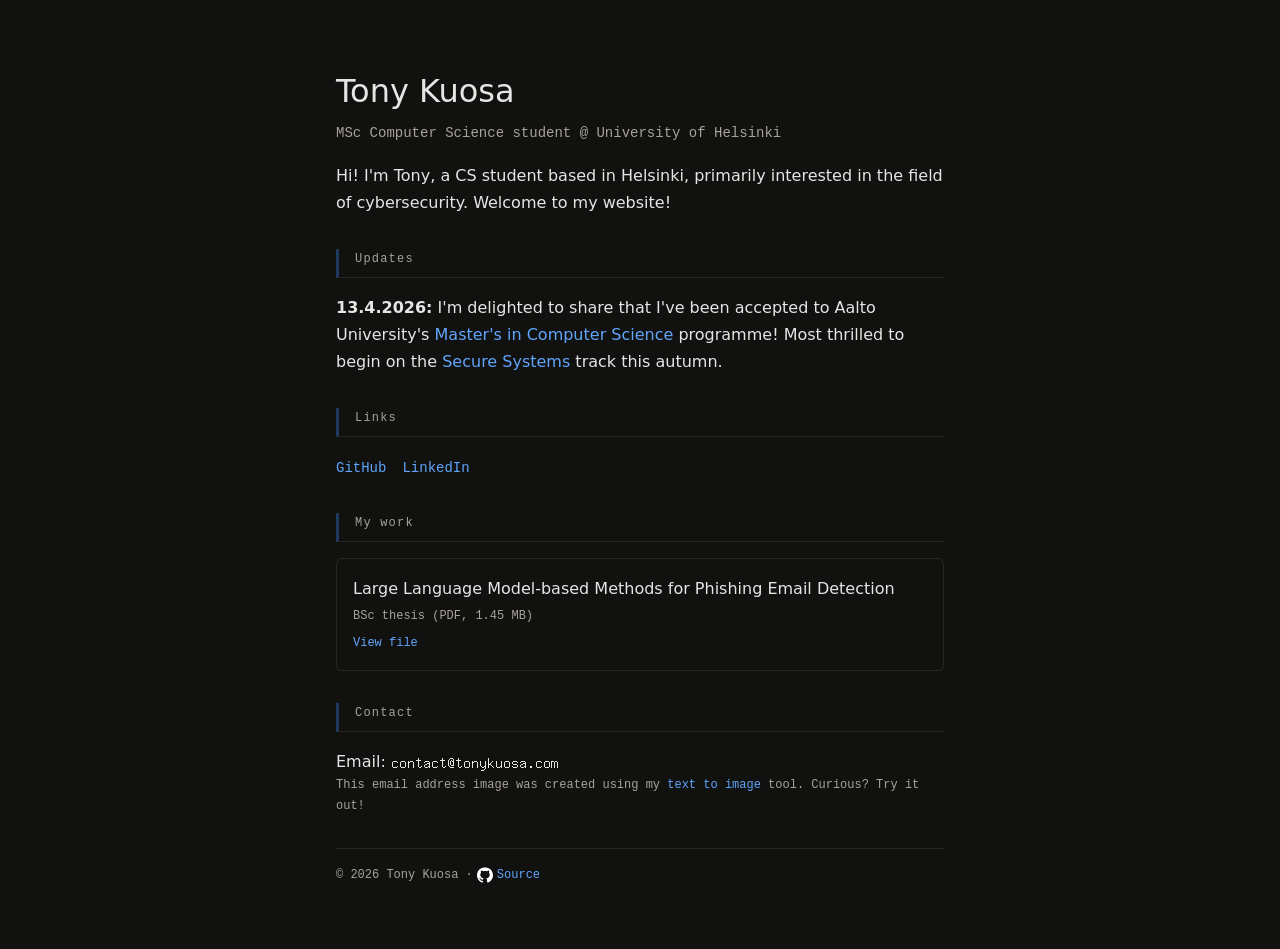
==== index.html @ 423f3540 "correct path for stylesheet" ====
<!doctype html>
<html lang="en">
  <head>
    <meta charset="utf-8" />
    <meta name="author" content="Tony Kuosa" />
    <meta name="viewport" content="width=device-width, initial-scale=1.0" />
    <title>Tony Kuosa</title>
    <link rel="stylesheet" href="/style.css" />
    <link rel="icon" type="image/x-icon" href="/favicon.ico" />
    <script>
      function showTurnstile() {
        document.getElementById('thesis-download-btn').hidden = true
        document.getElementById('thesis-turnstile').hidden = false
        if (!document.querySelector('script[src*="turnstile"]')) {
          var s = document.createElement('script')
          s.src = 'https://challenges.cloudflare.com/turnstile/v0/api.js'
          document.head.appendChild(s)
        }
      }
      function onTurnstileSuccess(token) {
        document.getElementById('thesis-turnstile').hidden = true
        var link = document.getElementById('thesis-download')
        link.href = atob('L2Fzc2V0cy90aGVzaXMuYzZkOTNiYWQwNjRkLnBkZg==')
        link.hidden = false
      }
      function onTurnstileError(errorCode) {
        document.getElementById('thesis-turnstile').hidden = false
        document.getElementById('thesis-download').hidden = true
      }
      function onTurnstileExpired() {
        document.getElementById('thesis-turnstile').hidden = false
        document.getElementById('thesis-download').hidden = true
      }
    </script>
  </head>

  <body>
    <main>
      <h1>Tony Kuosa</h1>
      <p class="subtitle subtitle--md">
        MSc Computer Science student @ University of Helsinki
      </p>

      <p class="intro">
        Hi! I'm Tony, a CS student based in Helsinki, primarily interested in
        the field of cybersecurity. Welcome to my website!
      </p>

      <section>
        <h2>Updates</h2>
        <ul class="news">
          <li>
            <p>
              <b>13.4.2026:</b>
              I'm delighted to share that I've been accepted to Aalto
              University's
              <a
                href="https://www.aalto.fi/en/study-options/computer-science-master-of-science-technology"
                target="_blank"
                >Master's in Computer Science</a
              >
              programme! Most thrilled to begin on the
              <a
                href="https://www.aalto.fi/en/programmes/masters-programme-in-computer-communication-and-information-sciences/curriculum-2026-2028#22-study-track--secure-systems-60---40-ects"
                target="_blank"
                >Secure Systems</a
              >
              track this autumn.
            </p>
          </li>
        </ul>
      </section>

      <section>
        <h2>Links</h2>
        <ul class="links">
          <li>
            <a href="https://github.com/kuosaton" target="_blank">GitHub</a>
          </li>
          <li>
            <a href="https://www.linkedin.com/in/tonykuosa" target="_blank"
              >LinkedIn</a
            >
          </li>
        </ul>
      </section>

      <section>
        <h2>My work</h2>
        <div class="work-item">
          <p class="work-item-name">
            Large Language Model-based Methods for Phishing Email Detection
          </p>
          <p class="work-item-meta">BSc thesis (PDF, 1.45 MB)</p>
          <button
            id="thesis-download-btn"
            class="work-item-meta thesis-download-link"
            onclick="showTurnstile()"
          >
            View file
          </button>
          <div id="thesis-turnstile" hidden>
            <div
              class="cf-turnstile"
              data-sitekey="0x4AAAAAADAGK0JjHhqSRt6r"
              data-theme="dark"
              data-size="flexible"
              data-callback="onTurnstileSuccess"
              data-error-callback="onTurnstileError"
              data-expired-callback="onTurnstileExpired"
            ></div>
            <p class="work-item-meta turnstile-hint">
              Complete the check above to download
            </p>
          </div>
          <a id="thesis-download" target="_blank" hidden>
            <p class="work-item-meta thesis-download-link">View file</p>
          </a>
        </div>
      </section>

      <section>
        <h2>Contact</h2>
        <p>
          Email:
          <img
            src="/assets/mail.png"
            width="168"
            height="16"
            class="align-middle"
          />
        </p>

        <p class="subtitle subtitle--sm">
          This email address image was created using my
          <a href="https://text-to-image.tonykuosa.com/" target="_blank"
            >text to image</a
          >
          tool. Curious? Try it out!
        </p>
      </section>

      <footer>
        <p>
          &copy; 2026 Tony Kuosa &middot;
          <a
            href="https://github.com/kuosaton/tonykuosa.com"
            class="source-link"
            target="_blank"
          >
            <img
              src="/assets/GitHub_Invertocat_White.svg"
              width="16"
              height="16"
              alt="GitHub logo"
            />
            Source
          </a>
        </p>
      </footer>
    </main>
  </body>
</html>
---- style.css ----
*,
*::before,
*::after {
  margin: 0;
  padding: 0;
  box-sizing: border-box;
}

:root {
  --bg: #111110;
  --text: #e7e5e4;
  --text-secondary: #a8a29e;
  --accent: #60a5fa;
  --accent-light: #1e3a5f;
  --accent-subtle: #172033;
  --border: #292524;
  --mono: ui-monospace, 'Cascadia Mono', 'Segoe UI Mono', Menlo, monospace;

  --text-sm: 0.75rem;
  --text-md: 0.875rem;
  --text-lg: 2rem;

  --space-xs: 0.25rem;
  --space-sm: 0.5rem;
  --space-md: 1rem;
  --space-lg: 2rem;
  --space-xl: 4rem;

  --radius: 6px;
}

body {
  font-family: system-ui, sans-serif;
  background: var(--bg);
  color: var(--text);
  line-height: 1.7;
  display: flex;
  justify-content: center;
  padding: var(--space-xl) var(--space-md);
}

main {
  max-width: 38rem;
  width: 100%;
}

h1 {
  font-size: var(--text-lg);
  font-weight: 500;
  margin-bottom: var(--space-xs);
}

h2 {
  font-family: var(--mono);
  font-size: var(--text-sm);
  font-weight: 500;
  letter-spacing: 0.1em;
  color: var(--text-secondary);
  margin-bottom: var(--space-md);
  padding-bottom: var(--space-sm);
  padding-left: var(--space-md);
  border-bottom: 1px solid var(--border);
  border-left: 3px solid var(--accent-light);
}

.subtitle {
  font-family: var(--mono);
  font-size: var(--text-md);
  color: var(--text-secondary);
  margin-bottom: var(--space-lg);
}

.subtitle--md {
  font-size: var(--text-md);
  margin-bottom: var(--space-md);
}

.subtitle--sm {
  font-size: var(--text-sm);
  margin-bottom: var(--space-md);
}

.intro {
  margin-bottom: var(--space-lg);
}

section {
  margin-bottom: var(--space-lg);
}

.links,
.news {
  list-style: none;
  display: flex;
  gap: var(--space-md);
}

.links a {
  font-family: var(--mono);
  font-size: var(--text-md);
}

a {
  color: var(--accent);
  text-decoration: none;
}

a:hover {
  text-decoration: underline;
}

.work-item {
  padding: var(--space-md);
  border: 1px solid var(--border);
  border-radius: var(--radius);
}

.work-item a {
  color: inherit;
  display: block;
}

.work-item a[hidden] {
  display: none;
}

.work-item-name {
  font-weight: 500;
  margin-bottom: var(--space-xs);
}

.work-item-meta {
  font-family: var(--mono);
  font-size: var(--text-sm);
  color: var(--text-secondary);
}

.turnstile-hint {
  margin-top: var(--space-sm);
}

.thesis-download-link {
  margin-top: var(--space-sm);
  color: var(--accent);
  background: none;
  border: none;
  cursor: pointer;
  padding: 0;
}

.thesis-download-link:hover {
  text-decoration: underline;
}

.align-middle {
  vertical-align: middle;
}

.source-link {
  display: inline-flex;
  align-items: center;
  gap: var(--space-xs);
}

footer {
  margin-top: var(--space-lg);
  padding-top: var(--space-md);
  border-top: 1px solid var(--border);
  font-family: var(--mono);
  font-size: var(--text-sm);
  color: var(--text-secondary);
}

footer p {
  display: flex;
  align-items: center;
  gap: var(--space-xs);
}
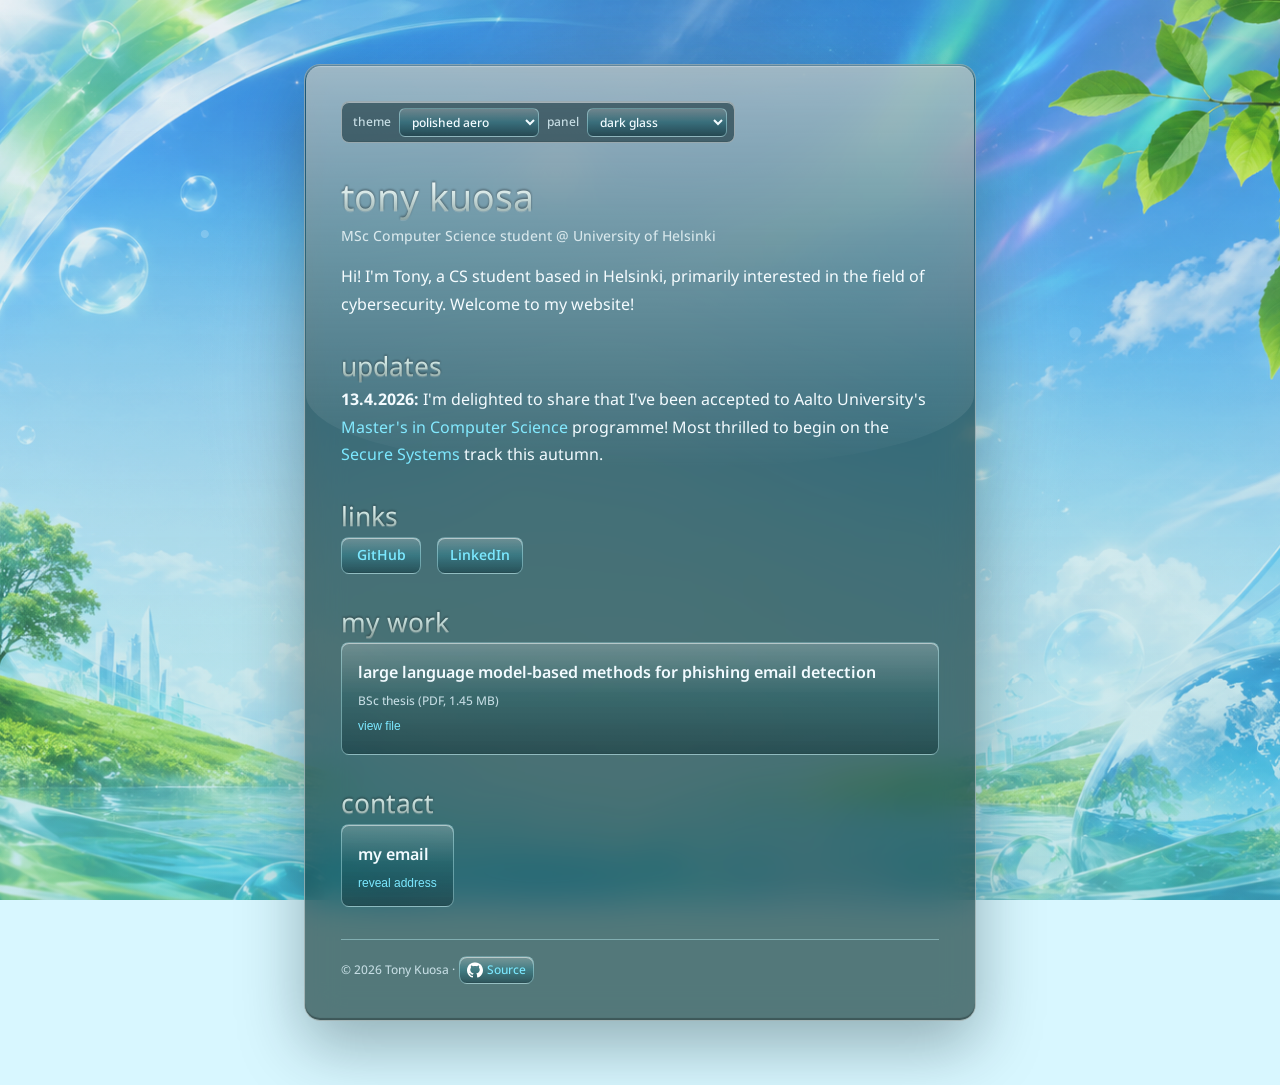
==== commit 017ea366: "add new frutiger aero inspired themes, switch to using noto font" ====
--- a/index.html
+++ b/index.html
@@ -4,19 +4,98 @@
     <meta charset="utf-8" />
     <meta name="author" content="Tony Kuosa" />
     <meta name="viewport" content="width=device-width, initial-scale=1.0" />
-    <title>Tony Kuosa</title>
+    <title>tony kuosa</title>
     <link rel="stylesheet" href="/style.css" />
     <link rel="icon" type="image/x-icon" href="/favicon.ico" />
     <script>
+      var turnstileState = {
+        loading: false,
+        readyCallbacks: [],
+        widgets: {},
+      }
+
+      function loadTurnstile(callback) {
+        if (window.turnstile) {
+          callback()
+          return
+        }
+
+        turnstileState.readyCallbacks.push(callback)
+        if (turnstileState.loading) return
+
+        turnstileState.loading = true
+        var s = document.createElement('script')
+        s.src =
+          'https://challenges.cloudflare.com/turnstile/v0/api.js?render=explicit'
+        s.async = true
+        s.defer = true
+        s.onload = function () {
+          turnstileState.readyCallbacks
+            .splice(0)
+            .forEach(function (readyCallback) {
+              readyCallback()
+            })
+        }
+        document.head.appendChild(s)
+      }
+
+      function getTurnstileTheme() {
+        return document.documentElement.dataset.panel === 'light'
+          ? 'light'
+          : 'dark'
+      }
+
+      function updatePanelAssets(panel) {
+        var sourceIcon = document.querySelector('[data-source-icon]')
+        if (!sourceIcon) return
+
+        sourceIcon.src =
+          panel === 'light'
+            ? '/assets/GitHub_Invertocat_Black.svg'
+            : '/assets/GitHub_Invertocat_White.svg'
+      }
+
+      function updatePanelControl(theme) {
+        var panelSwitcher = document.querySelector('[data-panel-switcher]')
+        if (!panelSwitcher) return
+
+        panelSwitcher.disabled = theme === 'minimal'
+      }
+
+      function renderTurnstile(containerId, callbacks) {
+        loadTurnstile(function () {
+          var container = document.getElementById(containerId)
+          if (!container) return
+
+          if (turnstileState.widgets[containerId] !== undefined) {
+            window.turnstile.reset(turnstileState.widgets[containerId])
+            return
+          }
+
+          turnstileState.widgets[containerId] = window.turnstile.render(
+            container,
+            {
+              sitekey: '0x4AAAAAADAGK0JjHhqSRt6r',
+              theme: getTurnstileTheme(),
+              size: 'flexible',
+              callback: callbacks.success,
+              'error-callback': callbacks.error,
+              'expired-callback': callbacks.expired,
+            }
+          )
+        })
+      }
+
       function showTurnstile() {
         document.getElementById('thesis-download-btn').hidden = true
         document.getElementById('thesis-turnstile').hidden = false
-        if (!document.querySelector('script[src*="turnstile"]')) {
-          var s = document.createElement('script')
-          s.src = 'https://challenges.cloudflare.com/turnstile/v0/api.js'
-          document.head.appendChild(s)
-        }
-      }
+        renderTurnstile('thesis-turnstile-widget', {
+          success: onTurnstileSuccess,
+          error: onTurnstileError,
+          expired: onTurnstileExpired,
+        })
+      }
+
       function onTurnstileSuccess(token) {
         document.getElementById('thesis-turnstile').hidden = true
         var link = document.getElementById('thesis-download')
@@ -31,11 +110,116 @@
         document.getElementById('thesis-turnstile').hidden = false
         document.getElementById('thesis-download').hidden = true
       }
+
+      function decodeEmailAddress() {
+        var chunks = ['Y29u', 'dGFj', 'dEB0', 'b255', 'a3Vv', 'c2Eu', 'Y29t']
+        return atob(chunks.join(''))
+      }
+
+      function showEmailTurnstile() {
+        document.getElementById('email-reveal-btn').hidden = true
+        document.getElementById('email-turnstile').hidden = false
+        document.getElementById('email-reveal').hidden = true
+        renderTurnstile('email-turnstile-widget', {
+          success: onEmailTurnstileSuccess,
+          error: onEmailTurnstileError,
+          expired: onEmailTurnstileExpired,
+        })
+      }
+
+      function onEmailTurnstileSuccess(token) {
+        document.getElementById('email-turnstile').hidden = true
+        var email = decodeEmailAddress()
+        var link = document.getElementById('email-reveal')
+        link.href = 'mailto:' + email
+        link.textContent = email
+        link.hidden = false
+      }
+
+      function onEmailTurnstileError(errorCode) {
+        document.getElementById('email-turnstile').hidden = false
+        document.getElementById('email-reveal').hidden = true
+      }
+
+      function onEmailTurnstileExpired() {
+        document.getElementById('email-turnstile').hidden = false
+        document.getElementById('email-reveal').hidden = true
+      }
+
+      ;(function () {
+        function getStoredValue(key) {
+          try {
+            return localStorage.getItem(key)
+          } catch (error) {
+            return null
+          }
+        }
+
+        function storeValue(key, value) {
+          try {
+            localStorage.setItem(key, value)
+          } catch (error) {}
+        }
+
+        var storedTheme = getStoredValue('theme')
+        var storedPanel = getStoredValue('panel')
+        var theme = storedTheme || 'polished-aero'
+        var panel = storedPanel || 'dark'
+
+        document.documentElement.dataset.theme = theme
+        document.documentElement.dataset.panel = panel
+        updatePanelAssets(panel)
+
+        window.addEventListener('DOMContentLoaded', function () {
+          var themeSwitcher = document.querySelector('[data-theme-switcher]')
+          var panelSwitcher = document.querySelector('[data-panel-switcher]')
+
+          if (themeSwitcher) {
+            themeSwitcher.value = theme
+            updatePanelControl(theme)
+            themeSwitcher.addEventListener('change', function (event) {
+              var nextTheme = event.target.value
+              document.documentElement.dataset.theme = nextTheme
+              updatePanelControl(nextTheme)
+              storeValue('theme', nextTheme)
+            })
+          }
+
+          if (panelSwitcher) {
+            panelSwitcher.value = panel
+            panelSwitcher.addEventListener('change', function (event) {
+              var nextPanel = event.target.value
+              document.documentElement.dataset.panel = nextPanel
+              updatePanelAssets(nextPanel)
+              storeValue('panel', nextPanel)
+            })
+          }
+        })
+      })()
     </script>
   </head>
 
   <body>
     <main>
+      <div class="theme-switcher" aria-label="Theme lab">
+        <label>
+          <span>Theme</span>
+          <select data-theme-switcher aria-label="Select visual theme">
+            <option value="polished-aero">Polished Aero</option>
+            <option value="vista-glass">Vista Glass</option>
+            <option value="eco-aero">Eco Aero</option>
+            <option value="minimal">Minimal</option>
+          </select>
+        </label>
+        <label>
+          <span>Panel</span>
+          <select data-panel-switcher aria-label="Select panel tone">
+            <option value="dark">Dark glass</option>
+            <option value="light">Light glass</option>
+          </select>
+        </label>
+      </div>
+
       <h1>Tony Kuosa</h1>
       <p class="subtitle subtitle--md">
         MSc Computer Science student @ University of Helsinki
@@ -100,15 +284,7 @@
             View file
           </button>
           <div id="thesis-turnstile" hidden>
-            <div
-              class="cf-turnstile"
-              data-sitekey="0x4AAAAAADAGK0JjHhqSRt6r"
-              data-theme="dark"
-              data-size="flexible"
-              data-callback="onTurnstileSuccess"
-              data-error-callback="onTurnstileError"
-              data-expired-callback="onTurnstileExpired"
-            ></div>
+            <div id="thesis-turnstile-widget"></div>
             <p class="work-item-meta turnstile-hint">
               Complete the check above to download
             </p>
@@ -121,23 +297,23 @@
 
       <section>
         <h2>Contact</h2>
-        <p>
-          Email:
-          <img
-            src="/assets/mail.png"
-            width="168"
-            height="16"
-            class="align-middle"
-          />
-        </p>
-
-        <p class="subtitle subtitle--sm">
-          This email address image was created using my
-          <a href="https://text-to-image.tonykuosa.com/" target="_blank"
-            >text to image</a
+        <div class="contact-card">
+          <p class="work-item-name">My email</p>
+          <button
+            id="email-reveal-btn"
+            class="work-item-meta reveal-link"
+            onclick="showEmailTurnstile()"
           >
-          tool. Curious? Try it out!
-        </p>
+            Reveal address
+          </button>
+          <div id="email-turnstile" hidden>
+            <div id="email-turnstile-widget"></div>
+            <p class="work-item-meta turnstile-hint">
+              Complete the check above to reveal email address
+            </p>
+          </div>
+          <a id="email-reveal" class="email-reveal" hidden></a>
+        </div>
       </section>
 
       <footer>
@@ -150,6 +326,7 @@
           >
             <img
               src="/assets/GitHub_Invertocat_White.svg"
+              data-source-icon
               width="16"
               height="16"
               alt="GitHub logo"
--- a/style.css
+++ b/style.css
@@ -6,15 +6,76 @@
   box-sizing: border-box;
 }
 
+@font-face {
+  font-family: 'Noto Sans';
+  src: url('/assets/fonts/Noto_Sans/NotoSans-VariableFont_wdth,wght.woff2')
+    format('woff2');
+  font-weight: 100 900;
+  font-stretch: 62.5% 100%;
+  font-style: normal;
+  font-display: swap;
+}
+
 :root {
-  --bg: #111110;
-  --text: #e7e5e4;
-  --text-secondary: #a8a29e;
-  --accent: #60a5fa;
-  --accent-light: #1e3a5f;
-  --accent-subtle: #172033;
-  --border: #292524;
-  --mono: ui-monospace, 'Cascadia Mono', 'Segoe UI Mono', Menlo, monospace;
+  --bg: #d8f7ff;
+  --bg-layer-1:
+    linear-gradient(
+      180deg,
+      rgba(255, 255, 255, 0.1),
+      rgba(221, 253, 255, 0.24)
+    ),
+    url('/assets/background.png');
+  --bg-layer-2:
+    radial-gradient(
+      circle at 50% 42%,
+      rgba(255, 255, 255, 0.26),
+      transparent 28rem
+    ),
+    linear-gradient(180deg, rgba(0, 76, 132, 0.08), rgba(0, 139, 156, 0.2));
+  --surface: rgba(15, 47, 48, 0.64);
+  --surface-strong: rgba(9, 35, 41, 0.54);
+  --surface-gloss: linear-gradient(
+    180deg,
+    rgba(255, 255, 255, 0.2),
+    rgba(30, 90, 94, 0.34) 46%,
+    rgba(7, 39, 44, 0.46)
+  );
+  --text: #f2fbff;
+  --text-secondary: #c5dce3;
+  --accent: #7ce8ff;
+  --accent-strong: #b7f7ff;
+  --accent-light: rgba(75, 195, 255, 0.62);
+  --accent-subtle: rgba(196, 249, 255, 0.72);
+  --border: rgba(255, 255, 255, 0.46);
+  --border-strong: rgba(195, 249, 255, 0.42);
+  --heading-filter: drop-shadow(0 -1px 1px rgba(0, 0, 0, 0.45))
+    drop-shadow(0 1px 0 rgba(255, 255, 255, 0.18));
+  --heading-gradient: linear-gradient(
+    180deg,
+    #ffffff 0%,
+    #d5e6e5 42%,
+    #8ca4a3 100%
+  );
+  --heading-sub-gradient: linear-gradient(
+    180deg,
+    #f8fffb 0%,
+    #c5ddda 46%,
+    #879d99 100%
+  );
+  --shadow:
+    0 1.5rem 4rem rgba(6, 32, 38, 0.34),
+    inset 0 2px 1px rgba(255, 255, 255, 0.3),
+    inset 0 -2px 1px rgba(0, 0, 0, 0.28);
+  --inner-shadow:
+    inset 0 1px 0 rgba(255, 255, 255, 0.5), inset 0 -1px 0 rgba(0, 0, 0, 0.08);
+  --control-bg: linear-gradient(
+    180deg,
+    rgba(255, 255, 255, 0.22),
+    rgba(41, 135, 151, 0.38) 48%,
+    rgba(4, 44, 54, 0.46)
+  );
+  --focus: #004f9f;
+  --font-sans: 'Noto Sans', system-ui, sans-serif;
 
   --text-sm: 0.75rem;
   --text-md: 0.875rem;
@@ -26,46 +87,425 @@
   --space-lg: 2rem;
   --space-xl: 4rem;
 
+  --radius: 8px;
+  --main-padding: clamp(1.25rem, 4vw, 2.25rem);
+}
+
+:root[data-theme='minimal'] {
+  --bg: #111110;
+  --bg-layer-1: #111110;
+  --bg-layer-2: none;
+  --surface: transparent;
+  --surface-strong: transparent;
+  --surface-gloss: transparent;
+  --text: #e7e5e4;
+  --text-secondary: #a8a29e;
+  --accent: #60a5fa;
+  --accent-strong: #93c5fd;
+  --accent-light: #1e3a5f;
+  --accent-subtle: #172033;
+  --border: #292524;
+  --border-strong: #292524;
+  --shadow: none;
+  --inner-shadow: none;
+  --control-bg: #111110;
+  --focus: #93c5fd;
+  --heading-filter: none;
+  --heading-gradient: none;
+  --heading-sub-gradient: none;
   --radius: 6px;
+  --main-padding: 0;
+}
+
+:root[data-theme='vista-glass'] {
+  --bg: #8fd1f4;
+  --bg-layer-1:
+    linear-gradient(
+      135deg,
+      rgba(11, 111, 190, 0.08),
+      rgba(255, 255, 255, 0.16) 48%,
+      rgba(18, 108, 184, 0.2)
+    ),
+    url('/assets/background.png');
+  --bg-layer-2:
+    linear-gradient(
+      120deg,
+      transparent 0 24%,
+      rgba(255, 255, 255, 0.28) 25% 30%,
+      transparent 31%
+    ),
+    radial-gradient(circle at 50% 110%, rgba(0, 51, 107, 0.32), transparent 42%);
+  --surface: rgba(6, 24, 43, 0.68);
+  --surface-strong: rgba(5, 20, 34, 0.58);
+  --surface-gloss: linear-gradient(
+    180deg,
+    rgba(255, 255, 255, 0.82),
+    rgba(157, 217, 252, 0.44) 48%,
+    rgba(38, 136, 204, 0.38)
+  );
+  --text: #f3fbff;
+  --text-secondary: #c4d9e6;
+  --accent: #8bddff;
+  --accent-strong: #c4f4ff;
+  --accent-light: rgba(75, 170, 244, 0.72);
+  --accent-subtle: rgba(210, 245, 255, 0.78);
+  --border: rgba(255, 255, 255, 0.48);
+  --border-strong: rgba(178, 232, 255, 0.44);
+  --shadow:
+    0 1.6rem 4.5rem rgba(4, 46, 86, 0.32),
+    inset 0 1px 0 rgba(255, 255, 255, 0.9);
+  --control-bg: linear-gradient(
+    180deg,
+    rgba(255, 255, 255, 0.24),
+    rgba(64, 145, 198, 0.38) 48%,
+    rgba(4, 35, 71, 0.5)
+  );
+  --focus: #003f99;
+}
+
+:root[data-theme='eco-aero'] {
+  --bg: #ddfff0;
+  --bg-layer-1:
+    linear-gradient(
+      145deg,
+      rgba(129, 233, 255, 0.04),
+      rgba(238, 254, 248, 0.2) 48%,
+      rgba(143, 233, 105, 0.24)
+    ),
+    url('/assets/background.png');
+  --bg-layer-2:
+    radial-gradient(
+      circle at 26% 82%,
+      rgba(118, 220, 66, 0.22),
+      transparent 20rem
+    ),
+    radial-gradient(circle at 72% 88%, rgba(0, 153, 118, 0.22), transparent 31%);
+  --surface: rgba(20, 67, 47, 0.58);
+  --surface-strong: rgba(14, 52, 35, 0.54);
+  --surface-gloss: linear-gradient(
+    180deg,
+    rgba(255, 255, 255, 0.22),
+    rgba(53, 126, 76, 0.34) 52%,
+    rgba(13, 62, 43, 0.46)
+  );
+  --text: #f3fff7;
+  --text-secondary: #cce4d3;
+  --accent: #90ffe4;
+  --accent-strong: #c5fff1;
+  --accent-light: rgba(110, 220, 124, 0.66);
+  --accent-subtle: rgba(219, 255, 222, 0.8);
+  --border: rgba(255, 255, 255, 0.44);
+  --border-strong: rgba(202, 255, 226, 0.38);
+  --shadow:
+    0 1.5rem 4rem rgba(21, 116, 85, 0.22),
+    inset 0 1px 0 rgba(255, 255, 255, 0.78);
+  --control-bg: linear-gradient(
+    180deg,
+    rgba(255, 255, 255, 0.22),
+    rgba(69, 151, 90, 0.36) 48%,
+    rgba(12, 64, 46, 0.48)
+  );
+  --focus: #00636f;
+}
+
+:root[data-panel='light']:not([data-theme='minimal']) {
+  --surface: rgba(225, 248, 251, 0.66);
+  --surface-strong: rgba(255, 255, 255, 0.78);
+  --surface-gloss: linear-gradient(
+    180deg,
+    rgba(255, 255, 255, 0.78),
+    rgba(219, 254, 255, 0.34) 46%,
+    rgba(196, 247, 252, 0.5)
+  );
+  --text: #123047;
+  --text-secondary: #486875;
+  --accent: #006fd1;
+  --accent-strong: #004f9f;
+  --border: rgba(255, 255, 255, 0.72);
+  --border-strong: rgba(35, 144, 187, 0.34);
+  --heading-filter: drop-shadow(0 1px 0 rgba(255, 255, 255, 0.85))
+    drop-shadow(0 2px 2px rgba(23, 92, 117, 0.18));
+  --heading-gradient: linear-gradient(
+    180deg,
+    #d9fcff 0%,
+    #5798aa 44%,
+    #234f63 100%
+  );
+  --heading-sub-gradient: linear-gradient(
+    180deg,
+    #c9fbf4 0%,
+    #4f8f91 52%,
+    #315e69 100%
+  );
+  --shadow:
+    0 1.5rem 4rem rgba(15, 96, 128, 0.22),
+    inset 0 2px 1px rgba(255, 255, 255, 0.5),
+    inset 0 -2px 1px rgba(0, 0, 0, 0.08);
+  --inner-shadow: inset 0 1px 0 rgba(255, 255, 255, 0.64);
+  --control-bg: linear-gradient(
+    180deg,
+    rgba(255, 255, 255, 0.92),
+    rgba(183, 241, 252, 0.84)
+  );
+  --focus: #004f9f;
+}
+
+:root[data-panel='light'][data-theme='vista-glass'] {
+  --surface: rgba(225, 245, 255, 0.62);
+  --surface-strong: rgba(255, 255, 255, 0.76);
+  --surface-gloss: linear-gradient(
+    180deg,
+    rgba(255, 255, 255, 0.86),
+    rgba(157, 217, 252, 0.44) 48%,
+    rgba(38, 136, 204, 0.3)
+  );
+  --text: #071d34;
+  --text-secondary: #34576d;
+  --accent: #0058c9;
+  --accent-strong: #003f99;
+  --border: rgba(255, 255, 255, 0.76);
+  --border-strong: rgba(23, 87, 151, 0.4);
+  --control-bg: linear-gradient(180deg, #ffffff 0%, #d8f3ff 45%, #80c8f0 100%);
+}
+
+:root[data-panel='light'][data-theme='eco-aero'] {
+  --surface: rgba(230, 252, 236, 0.64);
+  --surface-strong: rgba(255, 255, 255, 0.78);
+  --surface-gloss: linear-gradient(
+    180deg,
+    rgba(255, 255, 255, 0.82),
+    rgba(231, 255, 238, 0.48) 52%,
+    rgba(196, 252, 222, 0.56)
+  );
+  --text: #143624;
+  --text-secondary: #496b57;
+  --accent: #007d91;
+  --accent-strong: #00636f;
+  --border: rgba(255, 255, 255, 0.74);
+  --border-strong: rgba(38, 144, 110, 0.32);
+  --heading-gradient: linear-gradient(
+    180deg,
+    #e9fff2 0%,
+    #539970 48%,
+    #275c4f 100%
+  );
+  --heading-sub-gradient: linear-gradient(
+    180deg,
+    #dbffe8 0%,
+    #4d9270 52%,
+    #315f55 100%
+  );
+  --control-bg: linear-gradient(
+    180deg,
+    rgba(255, 255, 255, 0.94),
+    rgba(214, 255, 217, 0.84)
+  );
+}
+
+html {
+  min-height: 100%;
+  background: var(--bg);
 }
 
 body {
-  font-family: system-ui, sans-serif;
-  background: var(--bg);
+  min-height: 100vh;
+  font-family: var(--font-sans);
+  background: var(--bg-layer-1);
+  background-attachment: fixed;
+  background-position: center;
+  background-size: cover;
   color: var(--text);
   line-height: 1.7;
   display: flex;
   justify-content: center;
   padding: var(--space-xl) var(--space-md);
+  position: relative;
+  overflow-x: hidden;
+}
+
+body::before,
+body::after {
+  content: '';
+  position: fixed;
+  inset: 0;
+  pointer-events: none;
+}
+
+body::before {
+  background: var(--bg-layer-2);
+}
+
+body::after {
+  background-image:
+    radial-gradient(
+      circle at 16% 26%,
+      rgba(255, 255, 255, 0.7) 0 0.22rem,
+      transparent 0.28rem
+    ),
+    radial-gradient(
+      circle at 84% 37%,
+      rgba(255, 255, 255, 0.55) 0 0.32rem,
+      transparent 0.42rem
+    ),
+    radial-gradient(
+      circle at 72% 73%,
+      rgba(255, 255, 255, 0.38) 0 0.42rem,
+      transparent 0.56rem
+    );
+  opacity: 0.28;
+}
+
+:root[data-theme='minimal'] body::before,
+:root[data-theme='minimal'] body::after {
+  display: none;
 }
 
 main {
+  max-width: 42rem;
+  width: 100%;
+  padding: var(--main-padding);
+  border: 1px solid var(--border);
+  border-radius: calc(var(--radius) + 8px);
+  background: var(--surface);
+  box-shadow: var(--shadow);
+  backdrop-filter: blur(18px) saturate(150%);
+  position: relative;
+  z-index: 1;
+}
+
+:root[data-theme='minimal'] main {
   max-width: 38rem;
-  width: 100%;
+  border: 0;
+  border-radius: 0;
+  backdrop-filter: none;
+}
+
+:root:not([data-theme='minimal']) main::before {
+  content: '';
+  position: absolute;
+  inset: 1px;
+  height: 42%;
+  border-radius: calc(var(--radius) + 7px) calc(var(--radius) + 7px) 42% 42% /
+    calc(var(--radius) + 7px) calc(var(--radius) + 7px) 18% 18%;
+  background: linear-gradient(180deg, rgba(255, 255, 255, 0.58), transparent);
+  pointer-events: none;
+}
+
+.theme-switcher {
+  display: inline-flex;
+  align-items: center;
+  flex-wrap: wrap;
+  gap: var(--space-sm);
+  max-width: 100%;
+  margin-bottom: var(--space-lg);
+  padding: 0.35rem 0.45rem 0.35rem 0.7rem;
+  border: 1px solid var(--border);
+  border-radius: var(--radius);
+  background: var(--surface-strong);
+  box-shadow: var(--inner-shadow);
+  color: var(--text-secondary);
+  font-size: var(--text-sm);
+  font-weight: 500;
+  position: relative;
+  text-transform: lowercase;
+}
+
+.theme-switcher label {
+  display: inline-flex;
+  align-items: center;
+  gap: var(--space-sm);
+  min-width: 0;
+  text-transform: lowercase;
+}
+
+.theme-switcher select {
+  min-width: 8.75rem;
+  max-width: 100%;
+  border: 1px solid var(--border-strong);
+  border-radius: calc(var(--radius) - 2px);
+  background: var(--control-bg);
+  color: var(--text);
+  font: inherit;
+  padding: 0.25rem 1.7rem 0.25rem 0.5rem;
+  text-transform: lowercase;
+}
+
+.theme-switcher option {
+  background: #ffffff;
+  color: #123047;
+  text-transform: lowercase;
+}
+
+:root:not([data-panel='light']):not([data-theme='minimal'])
+  .theme-switcher
+  option {
+  background: #0b2a31;
+  color: #f2fbff;
+}
+
+.theme-switcher select:disabled {
+  cursor: not-allowed;
+  opacity: 0.55;
 }
 
 h1 {
+  margin-bottom: var(--space-xs);
+  color: var(--text);
+  filter: var(--heading-filter);
+  background: var(--heading-gradient);
+  background-clip: text;
+  -webkit-background-clip: text;
+  -webkit-text-fill-color: transparent;
+  font-size: clamp(2rem, 5vw, 2.35rem);
+  font-weight: 390;
+  line-height: 1.18;
+  text-transform: lowercase;
+}
+
+:root[data-theme='minimal'] h1 {
+  color: var(--text);
+  background: none;
+  filter: none;
   font-size: var(--text-lg);
   font-weight: 500;
+  line-height: 1.7;
+  text-transform: lowercase;
+  -webkit-text-fill-color: currentColor;
+}
+
+h2 {
   margin-bottom: var(--space-xs);
-}
-
-h2 {
-  font-family: var(--mono);
+  color: var(--text-secondary);
+  filter: var(--heading-filter);
+  background: var(--heading-sub-gradient);
+  background-clip: text;
+  -webkit-background-clip: text;
+  -webkit-text-fill-color: transparent;
+  font-size: clamp(1.35rem, 4vw, 1.65rem);
+  font-weight: 410;
+  line-height: 1.24;
+  text-transform: lowercase;
+}
+
+:root[data-theme='minimal'] h2 {
+  color: var(--text-secondary);
+  background: none;
+  filter: none;
   font-size: var(--text-sm);
   font-weight: 500;
-  letter-spacing: 0.1em;
-  color: var(--text-secondary);
+  line-height: 1.7;
   margin-bottom: var(--space-md);
   padding-bottom: var(--space-sm);
   padding-left: var(--space-md);
-  border-bottom: 1px solid var(--border);
+  border-bottom: 1px solid var(--border-strong);
   border-left: 3px solid var(--accent-light);
+  text-transform: lowercase;
+  -webkit-text-fill-color: currentColor;
 }
 
 .subtitle {
-  font-family: var(--mono);
   font-size: var(--text-md);
+  font-weight: 450;
   color: var(--text-secondary);
   margin-bottom: var(--space-lg);
 }
@@ -95,9 +535,35 @@
   gap: var(--space-md);
 }
 
+.news {
+  display: block;
+}
+
+.links {
+  flex-wrap: wrap;
+}
+
 .links a {
-  font-family: var(--mono);
+  display: inline-block;
+  min-width: 5rem;
+  padding: 0.35rem 0.75rem;
+  border: 1px solid var(--border-strong);
+  border-radius: var(--radius);
+  background: var(--control-bg);
+  box-shadow: var(--inner-shadow);
   font-size: var(--text-md);
+  font-weight: 550;
+  text-align: center;
+}
+
+:root[data-theme='minimal'] .links a {
+  min-width: 0;
+  padding: 0;
+  border: 0;
+  border-radius: 0;
+  background: transparent;
+  box-shadow: none;
+  text-align: left;
 }
 
 a {
@@ -106,13 +572,39 @@
 }
 
 a:hover {
+  color: var(--accent-strong);
   text-decoration: underline;
 }
 
-.work-item {
+a:focus-visible,
+button:focus-visible,
+select:focus-visible {
+  outline: 2px solid var(--focus);
+  outline-offset: 3px;
+}
+
+.work-item,
+.contact-card {
   padding: var(--space-md);
-  border: 1px solid var(--border);
+  border: 1px solid var(--border-strong);
   border-radius: var(--radius);
+  background: var(--surface-gloss);
+  box-shadow: var(--inner-shadow);
+}
+
+.contact-card {
+  display: inline-grid;
+  grid-template-columns: max-content;
+  justify-items: start;
+  row-gap: 0;
+  width: auto;
+  max-width: 100%;
+}
+
+:root[data-theme='minimal'] .work-item,
+:root[data-theme='minimal'] .contact-card {
+  background: transparent;
+  box-shadow: none;
 }
 
 .work-item a {
@@ -125,13 +617,18 @@
 }
 
 .work-item-name {
+  font-weight: 600;
+  margin-bottom: var(--space-xs);
+  text-transform: lowercase;
+}
+
+:root[data-theme='minimal'] .work-item-name {
   font-weight: 500;
-  margin-bottom: var(--space-xs);
 }
 
 .work-item-meta {
-  font-family: var(--mono);
   font-size: var(--text-sm);
+  font-weight: 450;
   color: var(--text-secondary);
 }
 
@@ -139,17 +636,54 @@
   margin-top: var(--space-sm);
 }
 
-.thesis-download-link {
+#email-turnstile,
+.email-reveal {
+  grid-column: 1 / -1;
+}
+
+.thesis-download-link,
+.reveal-link {
   margin-top: var(--space-sm);
   color: var(--accent);
   background: none;
   border: none;
   cursor: pointer;
   padding: 0;
-}
-
-.thesis-download-link:hover {
+  text-transform: lowercase;
+}
+
+.contact-card .reveal-link {
+  margin-top: var(--space-xs);
+}
+
+.thesis-download-link:hover,
+.reveal-link:hover {
+  color: var(--accent-strong);
   text-decoration: underline;
+}
+
+.email-reveal {
+  display: inline-flex;
+  align-items: center;
+  max-width: 100%;
+  margin-top: var(--space-sm);
+  padding: 0.35rem 0.75rem;
+  border: 1px solid var(--border-strong);
+  border-radius: var(--radius);
+  background: var(--control-bg);
+  box-shadow: var(--inner-shadow);
+  color: var(--accent);
+  font-size: var(--text-md);
+  font-weight: 550;
+  overflow-wrap: anywhere;
+}
+
+.email-reveal[hidden] {
+  display: none;
+}
+
+.email-reveal:hover {
+  color: var(--accent-strong);
 }
 
 .align-middle {
@@ -160,19 +694,69 @@
   display: inline-flex;
   align-items: center;
   gap: var(--space-xs);
+  padding: 0.18rem 0.45rem;
+  border: 1px solid var(--border-strong);
+  border-radius: var(--radius);
+  background: var(--control-bg);
+  box-shadow: var(--inner-shadow);
+  color: var(--accent);
+}
+
+.source-link:hover {
+  color: var(--accent-strong);
+}
+
+:root[data-theme='minimal'] .source-link {
+  padding: 0;
+  border: 0;
+  border-radius: 0;
+  background: transparent;
+  color: var(--accent);
 }
 
 footer {
   margin-top: var(--space-lg);
   padding-top: var(--space-md);
-  border-top: 1px solid var(--border);
-  font-family: var(--mono);
+  border-top: 1px solid var(--border-strong);
   font-size: var(--text-sm);
+  font-weight: 450;
   color: var(--text-secondary);
 }
 
 footer p {
   display: flex;
   align-items: center;
+  flex-wrap: wrap;
   gap: var(--space-xs);
 }
+
+@media (max-width: 38rem) {
+  :root {
+    --space-xl: 1rem;
+    --main-padding: 1rem;
+  }
+
+  body {
+    padding: var(--space-md);
+  }
+
+  .theme-switcher {
+    width: 100%;
+    align-items: stretch;
+  }
+
+  .theme-switcher label {
+    width: 100%;
+    justify-content: space-between;
+  }
+
+  .theme-switcher select {
+    min-width: 0;
+    flex: 1;
+  }
+
+  .contact-card {
+    width: 100%;
+    grid-template-columns: 1fr;
+  }
+}
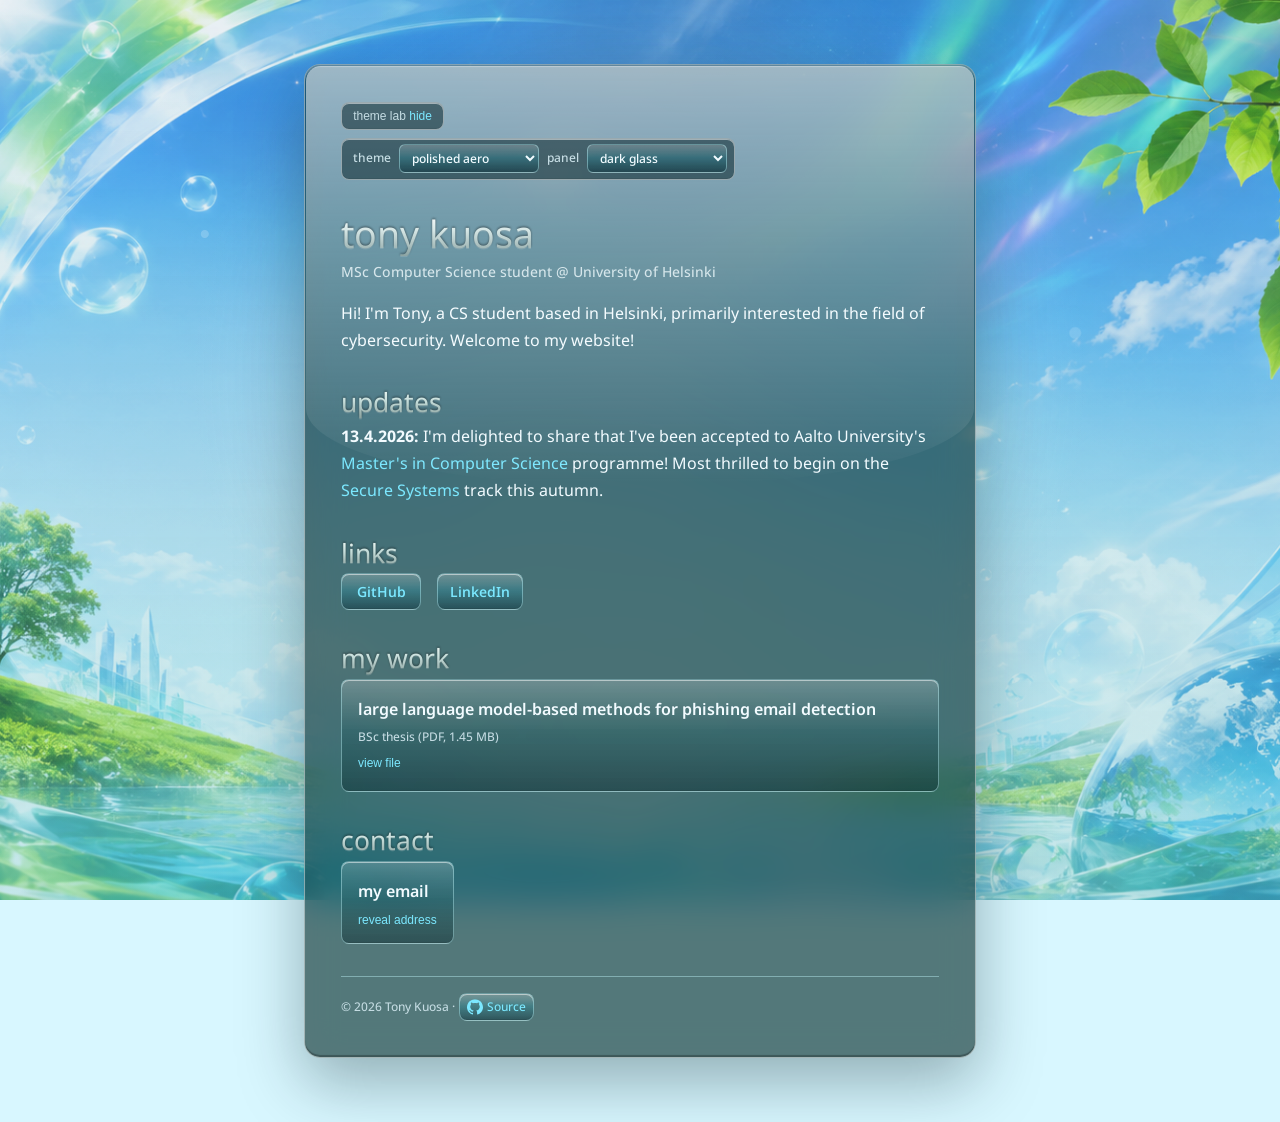
==== commit ea6f8d5f: "make theme selection menu hideable, fix github icon inconsistency" ====
--- a/index.html
+++ b/index.html
@@ -45,21 +45,27 @@
           : 'dark'
       }
 
-      function updatePanelAssets(panel) {
-        var sourceIcon = document.querySelector('[data-source-icon]')
-        if (!sourceIcon) return
-
-        sourceIcon.src =
-          panel === 'light'
-            ? '/assets/GitHub_Invertocat_Black.svg'
-            : '/assets/GitHub_Invertocat_White.svg'
-      }
-
       function updatePanelControl(theme) {
         var panelSwitcher = document.querySelector('[data-panel-switcher]')
         if (!panelSwitcher) return
 
         panelSwitcher.disabled = theme === 'minimal'
+      }
+
+      function setThemeLabOpen(isOpen, storeValue) {
+        var themeLabToggle = document.querySelector('[data-theme-lab-toggle]')
+        var themeLabControls = document.getElementById('theme-lab-controls')
+
+        document.documentElement.dataset.themeLabOpen = isOpen ? 'true' : 'false'
+        if (themeLabToggle) {
+          themeLabToggle.setAttribute('aria-expanded', isOpen ? 'true' : 'false')
+        }
+        if (themeLabControls) {
+          themeLabControls.hidden = !isOpen
+        }
+        if (storeValue) {
+          storeValue('themeLabOpen', isOpen ? 'true' : 'false')
+        }
       }
 
       function renderTurnstile(containerId, callbacks) {
@@ -163,16 +169,30 @@
 
         var storedTheme = getStoredValue('theme')
         var storedPanel = getStoredValue('panel')
+        var storedThemeLabOpen = getStoredValue('themeLabOpen')
         var theme = storedTheme || 'polished-aero'
         var panel = storedPanel || 'dark'
+        var themeLabOpen = storedThemeLabOpen !== 'false'
 
         document.documentElement.dataset.theme = theme
         document.documentElement.dataset.panel = panel
-        updatePanelAssets(panel)
+        document.documentElement.dataset.themeLabOpen = themeLabOpen
+          ? 'true'
+          : 'false'
 
         window.addEventListener('DOMContentLoaded', function () {
+          var themeLabToggle = document.querySelector('[data-theme-lab-toggle]')
           var themeSwitcher = document.querySelector('[data-theme-switcher]')
           var panelSwitcher = document.querySelector('[data-panel-switcher]')
+
+          setThemeLabOpen(themeLabOpen)
+
+          if (themeLabToggle) {
+            themeLabToggle.addEventListener('click', function () {
+              themeLabOpen = !themeLabOpen
+              setThemeLabOpen(themeLabOpen, storeValue)
+            })
+          }
 
           if (themeSwitcher) {
             themeSwitcher.value = theme
@@ -190,7 +210,6 @@
             panelSwitcher.addEventListener('change', function (event) {
               var nextPanel = event.target.value
               document.documentElement.dataset.panel = nextPanel
-              updatePanelAssets(nextPanel)
               storeValue('panel', nextPanel)
             })
           }
@@ -201,23 +220,38 @@
 
   <body>
     <main>
-      <div class="theme-switcher" aria-label="Theme lab">
-        <label>
-          <span>Theme</span>
-          <select data-theme-switcher aria-label="Select visual theme">
-            <option value="polished-aero">Polished Aero</option>
-            <option value="vista-glass">Vista Glass</option>
-            <option value="eco-aero">Eco Aero</option>
-            <option value="minimal">Minimal</option>
-          </select>
-        </label>
-        <label>
-          <span>Panel</span>
-          <select data-panel-switcher aria-label="Select panel tone">
-            <option value="dark">Dark glass</option>
-            <option value="light">Light glass</option>
-          </select>
-        </label>
+      <div class="theme-lab">
+        <button
+          class="theme-lab-toggle"
+          type="button"
+          aria-expanded="true"
+          aria-controls="theme-lab-controls"
+          data-theme-lab-toggle
+        >
+          Theme lab
+        </button>
+        <div
+          id="theme-lab-controls"
+          class="theme-switcher"
+          aria-label="Theme lab controls"
+        >
+          <label>
+            <span>Theme</span>
+            <select data-theme-switcher aria-label="Select visual theme">
+              <option value="polished-aero">Polished Aero</option>
+              <option value="vista-glass">Vista Glass</option>
+              <option value="eco-aero">Eco Aero</option>
+              <option value="minimal">Minimal</option>
+            </select>
+          </label>
+          <label>
+            <span>Panel</span>
+            <select data-panel-switcher aria-label="Select panel tone">
+              <option value="dark">Dark glass</option>
+              <option value="light">Light glass</option>
+            </select>
+          </label>
+        </div>
       </div>
 
       <h1>Tony Kuosa</h1>
@@ -324,13 +358,7 @@
             class="source-link"
             target="_blank"
           >
-            <img
-              src="/assets/GitHub_Invertocat_White.svg"
-              data-source-icon
-              width="16"
-              height="16"
-              alt="GitHub logo"
-            />
+            <span class="source-icon" aria-hidden="true"></span>
             Source
           </a>
         </p>
--- a/style.css
+++ b/style.css
@@ -391,14 +391,16 @@
   pointer-events: none;
 }
 
-.theme-switcher {
-  display: inline-flex;
-  align-items: center;
-  flex-wrap: wrap;
+.theme-lab {
+  display: inline-grid;
+  justify-items: start;
   gap: var(--space-sm);
   max-width: 100%;
   margin-bottom: var(--space-lg);
-  padding: 0.35rem 0.45rem 0.35rem 0.7rem;
+}
+
+.theme-lab-toggle,
+.theme-switcher {
   border: 1px solid var(--border);
   border-radius: var(--radius);
   background: var(--surface-strong);
@@ -408,6 +410,37 @@
   font-weight: 500;
   position: relative;
   text-transform: lowercase;
+}
+
+.theme-lab-toggle {
+  cursor: pointer;
+  padding: 0.35rem 0.7rem;
+}
+
+.theme-lab-toggle:hover {
+  color: var(--text);
+}
+
+.theme-lab-toggle::after {
+  content: ' show';
+  color: var(--accent);
+}
+
+.theme-lab-toggle[aria-expanded='true']::after {
+  content: ' hide';
+}
+
+.theme-switcher {
+  display: inline-flex;
+  align-items: center;
+  flex-wrap: wrap;
+  gap: var(--space-sm);
+  max-width: 100%;
+  padding: 0.35rem 0.45rem 0.35rem 0.7rem;
+}
+
+.theme-switcher[hidden] {
+  display: none;
 }
 
 .theme-switcher label {
@@ -706,6 +739,16 @@
   color: var(--accent-strong);
 }
 
+.source-icon {
+  width: 1rem;
+  height: 1rem;
+  flex: 0 0 auto;
+  background: currentColor;
+  -webkit-mask: url('/assets/GitHub_Invertocat_White.svg') center / contain
+    no-repeat;
+  mask: url('/assets/GitHub_Invertocat_White.svg') center / contain no-repeat;
+}
+
 :root[data-theme='minimal'] .source-link {
   padding: 0;
   border: 0;
@@ -745,6 +788,10 @@
     align-items: stretch;
   }
 
+  .theme-lab {
+    width: 100%;
+  }
+
   .theme-switcher label {
     width: 100%;
     justify-content: space-between;
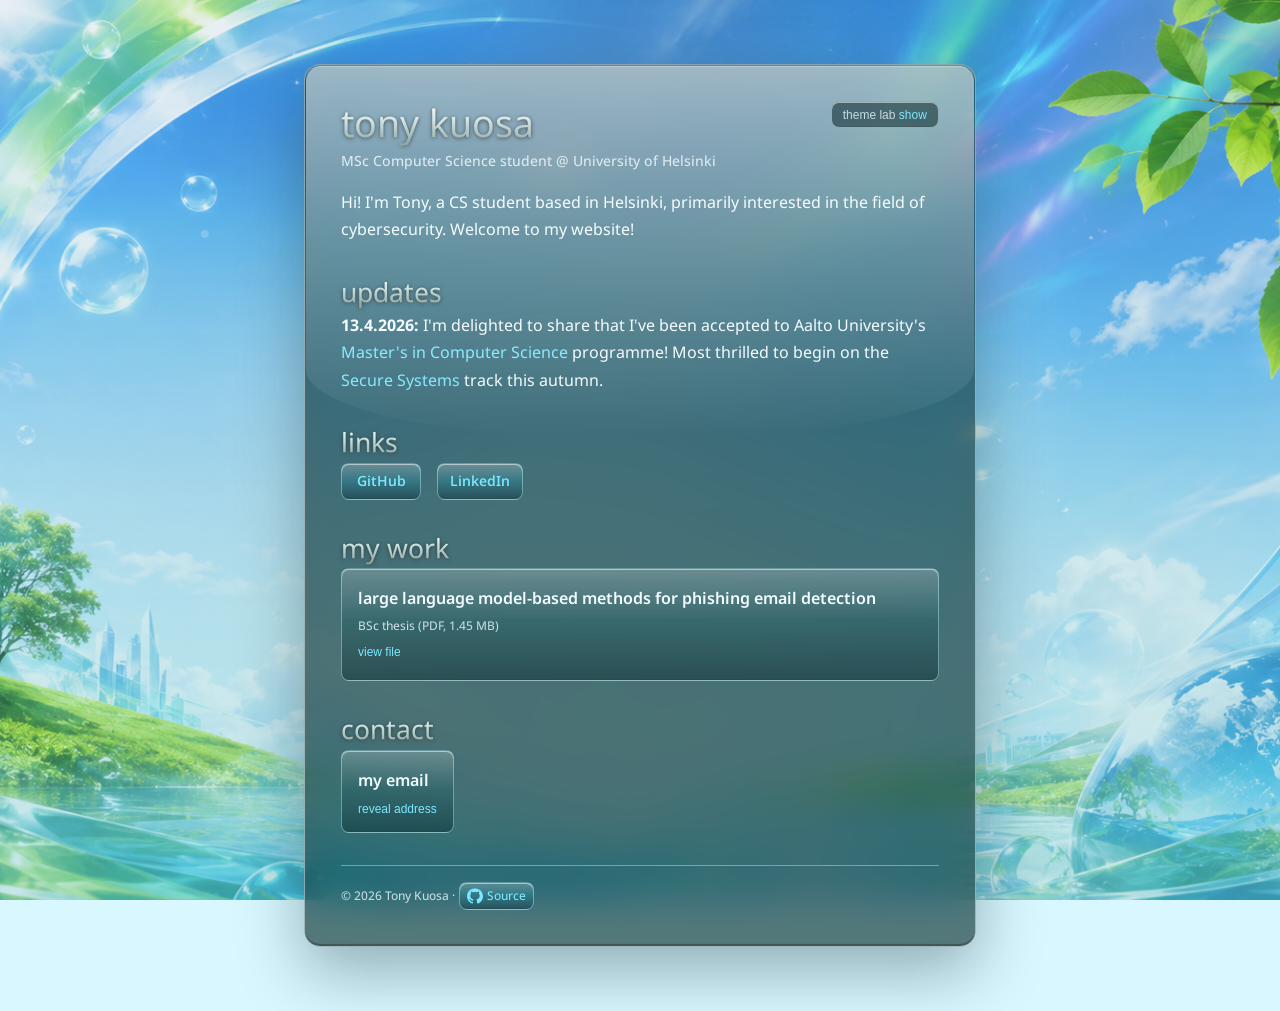
==== commit 3a2a6b1c: "Hide panel control in minimal mode" ====
--- a/index.html
+++ b/index.html
@@ -4,7 +4,7 @@
     <meta charset="utf-8" />
     <meta name="author" content="Tony Kuosa" />
     <meta name="viewport" content="width=device-width, initial-scale=1.0" />
-    <title>tony kuosa</title>
+    <title>Tony Kuosa</title>
     <link rel="stylesheet" href="/style.css" />
     <link rel="icon" type="image/x-icon" href="/favicon.ico" />
     <script>
@@ -30,6 +30,7 @@
         s.async = true
         s.defer = true
         s.onload = function () {
+          // drain the queue before running so callbacks can't double-fire
           turnstileState.readyCallbacks
             .splice(0)
             .forEach(function (readyCallback) {
@@ -45,20 +46,18 @@
           : 'dark'
       }
 
-      function updatePanelControl(theme) {
-        var panelSwitcher = document.querySelector('[data-panel-switcher]')
-        if (!panelSwitcher) return
-
-        panelSwitcher.disabled = theme === 'minimal'
-      }
-
       function setThemeLabOpen(isOpen, storeValue) {
         var themeLabToggle = document.querySelector('[data-theme-lab-toggle]')
         var themeLabControls = document.getElementById('theme-lab-controls')
 
-        document.documentElement.dataset.themeLabOpen = isOpen ? 'true' : 'false'
+        document.documentElement.dataset.themeLabOpen = isOpen
+          ? 'true'
+          : 'false'
         if (themeLabToggle) {
-          themeLabToggle.setAttribute('aria-expanded', isOpen ? 'true' : 'false')
+          themeLabToggle.setAttribute(
+            'aria-expanded',
+            isOpen ? 'true' : 'false'
+          )
         }
         if (themeLabControls) {
           themeLabControls.hidden = !isOpen
@@ -92,64 +91,79 @@
         })
       }
 
+      // decodes a base64-encoded value once a Turnstile check has passed
+      // base64 is not encryption, the real gate is the human verification
+      function decodeReveal(encoded) {
+        return atob(encoded)
+      }
+
+      // Builds one reveal flow: a trigger button that swaps in a Turnstile
+      // widget, then reveals a hidden element once the check passes. The
+      // thesis download and the email share this exact state machine.
+      function createRevealFlow(config) {
+        function setHidden(id, hidden) {
+          document.getElementById(id).hidden = hidden
+        }
+
+        function show() {
+          setHidden(config.buttonId, true)
+          setHidden(config.panelId, false)
+          setHidden(config.revealId, true)
+          renderTurnstile(config.widgetId, {
+            success: onSuccess,
+            error: onUnverified,
+            expired: onUnverified,
+          })
+        }
+
+        function onSuccess() {
+          setHidden(config.panelId, true)
+          config.reveal(document.getElementById(config.revealId))
+        }
+
+        // error and expired land in the same place: re-show the check.
+        function onUnverified() {
+          setHidden(config.panelId, false)
+          setHidden(config.revealId, true)
+        }
+
+        return { show: show }
+      }
+
+      var thesisFlow = createRevealFlow({
+        buttonId: 'thesis-download-btn',
+        panelId: 'thesis-turnstile',
+        widgetId: 'thesis-turnstile-widget',
+        revealId: 'thesis-download',
+        reveal: function (link) {
+          // encoded path to the thesis PDF, revealed only after the check passes
+          link.href = decodeReveal(
+            'L2Fzc2V0cy90aGVzaXMuYzZkOTNiYWQwNjRkLnBkZg=='
+          )
+          link.hidden = false
+        },
+      })
+
+      var emailFlow = createRevealFlow({
+        buttonId: 'email-reveal-btn',
+        panelId: 'email-turnstile',
+        widgetId: 'email-turnstile-widget',
+        revealId: 'email-reveal',
+        reveal: function (link) {
+          // encoded contact email, revealed only after the check passes
+          var email = decodeReveal('bWVAdG9ueWt1b3NhLmNvbQ==')
+          link.href = 'mailto:' + email
+          link.textContent = email
+          link.hidden = false
+        },
+      })
+
       function showTurnstile() {
-        document.getElementById('thesis-download-btn').hidden = true
-        document.getElementById('thesis-turnstile').hidden = false
-        renderTurnstile('thesis-turnstile-widget', {
-          success: onTurnstileSuccess,
-          error: onTurnstileError,
-          expired: onTurnstileExpired,
-        })
-      }
-
-      function onTurnstileSuccess(token) {
-        document.getElementById('thesis-turnstile').hidden = true
-        var link = document.getElementById('thesis-download')
-        link.href = atob('L2Fzc2V0cy90aGVzaXMuYzZkOTNiYWQwNjRkLnBkZg==')
-        link.hidden = false
-      }
-      function onTurnstileError(errorCode) {
-        document.getElementById('thesis-turnstile').hidden = false
-        document.getElementById('thesis-download').hidden = true
-      }
-      function onTurnstileExpired() {
-        document.getElementById('thesis-turnstile').hidden = false
-        document.getElementById('thesis-download').hidden = true
-      }
-
-      function decodeEmailAddress() {
-        var chunks = ['Y29u', 'dGFj', 'dEB0', 'b255', 'a3Vv', 'c2Eu', 'Y29t']
-        return atob(chunks.join(''))
+        thesisFlow.show()
       }
 
       function showEmailTurnstile() {
-        document.getElementById('email-reveal-btn').hidden = true
-        document.getElementById('email-turnstile').hidden = false
-        document.getElementById('email-reveal').hidden = true
-        renderTurnstile('email-turnstile-widget', {
-          success: onEmailTurnstileSuccess,
-          error: onEmailTurnstileError,
-          expired: onEmailTurnstileExpired,
-        })
-      }
-
-      function onEmailTurnstileSuccess(token) {
-        document.getElementById('email-turnstile').hidden = true
-        var email = decodeEmailAddress()
-        var link = document.getElementById('email-reveal')
-        link.href = 'mailto:' + email
-        link.textContent = email
-        link.hidden = false
-      }
-
-      function onEmailTurnstileError(errorCode) {
-        document.getElementById('email-turnstile').hidden = false
-        document.getElementById('email-reveal').hidden = true
-      }
-
-      function onEmailTurnstileExpired() {
-        document.getElementById('email-turnstile').hidden = false
-        document.getElementById('email-reveal').hidden = true
+        emailFlow.show()
       }
 
       ;(function () {
@@ -172,7 +186,7 @@
         var storedThemeLabOpen = getStoredValue('themeLabOpen')
         var theme = storedTheme || 'polished-aero'
         var panel = storedPanel || 'dark'
-        var themeLabOpen = storedThemeLabOpen !== 'false'
+        var themeLabOpen = storedThemeLabOpen === 'true'
 
         document.documentElement.dataset.theme = theme
         document.documentElement.dataset.panel = panel
@@ -196,11 +210,9 @@
 
           if (themeSwitcher) {
             themeSwitcher.value = theme
-            updatePanelControl(theme)
             themeSwitcher.addEventListener('change', function (event) {
               var nextTheme = event.target.value
               document.documentElement.dataset.theme = nextTheme
-              updatePanelControl(nextTheme)
               storeValue('theme', nextTheme)
             })
           }
@@ -244,7 +256,7 @@
               <option value="minimal">Minimal</option>
             </select>
           </label>
-          <label>
+          <label class="panel-control">
             <span>Panel</span>
             <select data-panel-switcher aria-label="Select panel tone">
               <option value="dark">Dark glass</option>
--- a/style.css
+++ b/style.css
@@ -5,6 +5,8 @@
   padding: 0;
   box-sizing: border-box;
 }
+
+/* Fonts */
 
 @font-face {
   font-family: 'Noto Sans';
@@ -16,15 +18,18 @@
   font-display: swap;
 }
 
+/* Theme Tokens */
+
 :root {
   --bg: #d8f7ff;
+  --bg-image: url('/assets/background.png');
   --bg-layer-1:
     linear-gradient(
       180deg,
       rgba(255, 255, 255, 0.1),
       rgba(221, 253, 255, 0.24)
     ),
-    url('/assets/background.png');
+    var(--bg-image);
   --bg-layer-2:
     radial-gradient(
       circle at 50% 42%,
@@ -45,10 +50,9 @@
   --accent: #7ce8ff;
   --accent-strong: #b7f7ff;
   --accent-light: rgba(75, 195, 255, 0.62);
-  --accent-subtle: rgba(196, 249, 255, 0.72);
   --border: rgba(255, 255, 255, 0.46);
   --border-strong: rgba(195, 249, 255, 0.42);
-  --heading-filter: drop-shadow(0 -1px 1px rgba(0, 0, 0, 0.45))
+  --heading-filter: drop-shadow(0 1px 2px rgba(0, 0, 0, 0.6))
     drop-shadow(0 1px 0 rgba(255, 255, 255, 0.18));
   --heading-gradient: linear-gradient(
     180deg,
@@ -80,6 +84,13 @@
   --text-sm: 0.75rem;
   --text-md: 0.875rem;
   --text-lg: 2rem;
+
+  --weight-heading: 390;
+  --weight-subheading: 410;
+  --weight-body: 450;
+  --weight-label: 500;
+  --weight-action: 550;
+  --weight-strong: 600;
 
   --space-xs: 0.25rem;
   --space-sm: 0.5rem;
@@ -103,7 +114,6 @@
   --accent: #60a5fa;
   --accent-strong: #93c5fd;
   --accent-light: #1e3a5f;
-  --accent-subtle: #172033;
   --border: #292524;
   --border-strong: #292524;
   --shadow: none;
@@ -114,7 +124,8 @@
   --heading-gradient: none;
   --heading-sub-gradient: none;
   --radius: 6px;
-  --main-padding: 0;
+  /* Unit required: max()/calc() that mix this with a length break on a bare 0. */
+  --main-padding: 0px;
 }
 
 :root[data-theme='vista-glass'] {
@@ -126,7 +137,7 @@
       rgba(255, 255, 255, 0.16) 48%,
       rgba(18, 108, 184, 0.2)
     ),
-    url('/assets/background.png');
+    var(--bg-image);
   --bg-layer-2:
     linear-gradient(
       120deg,
@@ -148,7 +159,6 @@
   --accent: #8bddff;
   --accent-strong: #c4f4ff;
   --accent-light: rgba(75, 170, 244, 0.72);
-  --accent-subtle: rgba(210, 245, 255, 0.78);
   --border: rgba(255, 255, 255, 0.48);
   --border-strong: rgba(178, 232, 255, 0.44);
   --shadow:
@@ -172,7 +182,7 @@
       rgba(238, 254, 248, 0.2) 48%,
       rgba(143, 233, 105, 0.24)
     ),
-    url('/assets/background.png');
+    var(--bg-image);
   --bg-layer-2:
     radial-gradient(
       circle at 26% 82%,
@@ -193,7 +203,6 @@
   --accent: #90ffe4;
   --accent-strong: #c5fff1;
   --accent-light: rgba(110, 220, 124, 0.66);
-  --accent-subtle: rgba(219, 255, 222, 0.8);
   --border: rgba(255, 255, 255, 0.44);
   --border-strong: rgba(202, 255, 226, 0.38);
   --shadow:
@@ -227,15 +236,15 @@
     drop-shadow(0 2px 2px rgba(23, 92, 117, 0.18));
   --heading-gradient: linear-gradient(
     180deg,
-    #d9fcff 0%,
-    #5798aa 44%,
-    #234f63 100%
+    #bcecf0 0%,
+    #4c91a2 44%,
+    #1f5066 100%
   );
   --heading-sub-gradient: linear-gradient(
     180deg,
-    #c9fbf4 0%,
-    #4f8f91 52%,
-    #315e69 100%
+    #b4e8dd 0%,
+    #4b8d8d 48%,
+    #2b5d66 100%
   );
   --shadow:
     0 1.5rem 4rem rgba(15, 96, 128, 0.22),
@@ -301,6 +310,8 @@
     rgba(214, 255, 217, 0.84)
   );
 }
+
+/* Layout */
 
 html {
   min-height: 100%;
@@ -318,6 +329,7 @@
   line-height: 1.7;
   display: flex;
   justify-content: center;
+  align-items: flex-start;
   padding: var(--space-xl) var(--space-md);
   position: relative;
   overflow-x: hidden;
@@ -371,6 +383,14 @@
   backdrop-filter: blur(18px) saturate(150%);
   position: relative;
   z-index: 1;
+  transition: padding-top 0.2s ease;
+}
+
+/* When the lab is open, reserve room at the top so its dropdown drops into
+   space above the content instead of over it. The 4.75rem clears the
+   one-row controls panel; tune it if the panel's height changes. */
+:root[data-theme-lab-open='true'] main {
+  padding-top: calc(max(var(--space-sm), var(--main-padding)) + 4.75rem);
 }
 
 :root[data-theme='minimal'] main {
@@ -391,12 +411,20 @@
   pointer-events: none;
 }
 
+/* Theme Lab */
+
+/* Floated into the panel's top-right corner so it stays out of the content
+   flow; the controls drop down right-aligned when expanded. The mobile
+   breakpoint returns it to normal flow. */
 .theme-lab {
+  position: absolute;
+  top: max(var(--space-sm), var(--main-padding));
+  right: max(var(--space-sm), var(--main-padding));
+  z-index: 2;
   display: inline-grid;
-  justify-items: start;
+  justify-items: end;
   gap: var(--space-sm);
-  max-width: 100%;
-  margin-bottom: var(--space-lg);
+  max-width: calc(100% - var(--main-padding));
 }
 
 .theme-lab-toggle,
@@ -407,9 +435,8 @@
   box-shadow: var(--inner-shadow);
   color: var(--text-secondary);
   font-size: var(--text-sm);
-  font-weight: 500;
+  font-weight: var(--weight-label);
   position: relative;
-  text-transform: lowercase;
 }
 
 .theme-lab-toggle {
@@ -448,7 +475,6 @@
   align-items: center;
   gap: var(--space-sm);
   min-width: 0;
-  text-transform: lowercase;
 }
 
 .theme-switcher select {
@@ -460,13 +486,11 @@
   color: var(--text);
   font: inherit;
   padding: 0.25rem 1.7rem 0.25rem 0.5rem;
-  text-transform: lowercase;
 }
 
 .theme-switcher option {
   background: #ffffff;
   color: #123047;
-  text-transform: lowercase;
 }
 
 :root:not([data-panel='light']):not([data-theme='minimal'])
@@ -476,80 +500,84 @@
   color: #f2fbff;
 }
 
-.theme-switcher select:disabled {
-  cursor: not-allowed;
-  opacity: 0.55;
-}
-
-h1 {
+/* Minimal has no glass panels, so the panel tone control doesn't apply. */
+:root[data-theme='minimal'] .panel-control {
+  display: none;
+}
+
+/* Typography */
+
+/* Headings and UI chrome render lowercase; body prose and link labels keep
+   their case. The .theme-switcher label inherits this from .theme-switcher;
+   native select/option are listed explicitly since they inherit unreliably. */
+h1,
+h2,
+.theme-lab-toggle,
+.theme-switcher,
+.theme-switcher select,
+.theme-switcher option,
+.work-item-name,
+.thesis-download-link,
+.reveal-link {
+  text-transform: lowercase;
+}
+
+/* Shared gradient-text treatment for both heading levels. */
+h1,
+h2 {
   margin-bottom: var(--space-xs);
-  color: var(--text);
   filter: var(--heading-filter);
-  background: var(--heading-gradient);
   background-clip: text;
   -webkit-background-clip: text;
   -webkit-text-fill-color: transparent;
+}
+
+h1 {
+  color: var(--text);
+  background-image: var(--heading-gradient);
   font-size: clamp(2rem, 5vw, 2.35rem);
-  font-weight: 390;
+  font-weight: var(--weight-heading);
   line-height: 1.18;
-  text-transform: lowercase;
+}
+
+h2 {
+  color: var(--text-secondary);
+  background-image: var(--heading-sub-gradient);
+  font-size: clamp(1.35rem, 4vw, 1.65rem);
+  font-weight: var(--weight-subheading);
+  line-height: 1.24;
+}
+
+/* Minimal theme drops the gradient/glass treatment for flat text. */
+:root[data-theme='minimal'] :is(h1, h2) {
+  background-image: none;
+  filter: none;
+  font-weight: var(--weight-label);
+  line-height: 1.7;
+  -webkit-text-fill-color: currentColor;
 }
 
 :root[data-theme='minimal'] h1 {
-  color: var(--text);
-  background: none;
-  filter: none;
   font-size: var(--text-lg);
-  font-weight: 500;
-  line-height: 1.7;
-  text-transform: lowercase;
-  -webkit-text-fill-color: currentColor;
-}
-
-h2 {
-  margin-bottom: var(--space-xs);
-  color: var(--text-secondary);
-  filter: var(--heading-filter);
-  background: var(--heading-sub-gradient);
-  background-clip: text;
-  -webkit-background-clip: text;
-  -webkit-text-fill-color: transparent;
-  font-size: clamp(1.35rem, 4vw, 1.65rem);
-  font-weight: 410;
-  line-height: 1.24;
-  text-transform: lowercase;
 }
 
 :root[data-theme='minimal'] h2 {
-  color: var(--text-secondary);
-  background: none;
-  filter: none;
   font-size: var(--text-sm);
-  font-weight: 500;
-  line-height: 1.7;
   margin-bottom: var(--space-md);
   padding-bottom: var(--space-sm);
   padding-left: var(--space-md);
   border-bottom: 1px solid var(--border-strong);
   border-left: 3px solid var(--accent-light);
-  text-transform: lowercase;
-  -webkit-text-fill-color: currentColor;
 }
 
 .subtitle {
   font-size: var(--text-md);
-  font-weight: 450;
+  font-weight: var(--weight-body);
   color: var(--text-secondary);
   margin-bottom: var(--space-lg);
 }
 
 .subtitle--md {
-  font-size: var(--text-md);
-  margin-bottom: var(--space-md);
-}
-
-.subtitle--sm {
-  font-size: var(--text-sm);
   margin-bottom: var(--space-md);
 }
 
@@ -560,6 +588,8 @@
 section {
   margin-bottom: var(--space-lg);
 }
+
+/* Links And Cards */
 
 .links,
 .news {
@@ -576,26 +606,40 @@
   flex-wrap: wrap;
 }
 
+/* Shared "glass control" surface for the pill-style links and buttons. */
+.links a,
+.email-reveal,
+.source-link {
+  border: 1px solid var(--border-strong);
+  border-radius: var(--radius);
+  background: var(--control-bg);
+  box-shadow: var(--inner-shadow);
+  color: var(--accent);
+}
+
 .links a {
   display: inline-block;
   min-width: 5rem;
   padding: 0.35rem 0.75rem;
-  border: 1px solid var(--border-strong);
-  border-radius: var(--radius);
-  background: var(--control-bg);
-  box-shadow: var(--inner-shadow);
   font-size: var(--text-md);
-  font-weight: 550;
+  font-weight: var(--weight-action);
   text-align: center;
 }
 
-:root[data-theme='minimal'] .links a {
-  min-width: 0;
+/* Minimal theme strips the glass surfaces back to flat. */
+:root[data-theme='minimal'] :is(.links a, .source-link, .work-item, .contact-card) {
+  background: transparent;
+  box-shadow: none;
+}
+
+:root[data-theme='minimal'] :is(.links a, .source-link) {
   padding: 0;
   border: 0;
   border-radius: 0;
-  background: transparent;
-  box-shadow: none;
+}
+
+:root[data-theme='minimal'] .links a {
+  min-width: 0;
   text-align: left;
 }
 
@@ -634,12 +678,6 @@
   max-width: 100%;
 }
 
-:root[data-theme='minimal'] .work-item,
-:root[data-theme='minimal'] .contact-card {
-  background: transparent;
-  box-shadow: none;
-}
-
 .work-item a {
   color: inherit;
   display: block;
@@ -650,18 +688,17 @@
 }
 
 .work-item-name {
-  font-weight: 600;
+  font-weight: var(--weight-strong);
   margin-bottom: var(--space-xs);
-  text-transform: lowercase;
 }
 
 :root[data-theme='minimal'] .work-item-name {
-  font-weight: 500;
+  font-weight: var(--weight-label);
 }
 
 .work-item-meta {
   font-size: var(--text-sm);
-  font-weight: 450;
+  font-weight: var(--weight-body);
   color: var(--text-secondary);
 }
 
@@ -682,7 +719,6 @@
   border: none;
   cursor: pointer;
   padding: 0;
-  text-transform: lowercase;
 }
 
 .contact-card .reveal-link {
@@ -701,13 +737,8 @@
   max-width: 100%;
   margin-top: var(--space-sm);
   padding: 0.35rem 0.75rem;
-  border: 1px solid var(--border-strong);
-  border-radius: var(--radius);
-  background: var(--control-bg);
-  box-shadow: var(--inner-shadow);
-  color: var(--accent);
   font-size: var(--text-md);
-  font-weight: 550;
+  font-weight: var(--weight-action);
   overflow-wrap: anywhere;
 }
 
@@ -717,10 +748,6 @@
 
 .email-reveal:hover {
   color: var(--accent-strong);
-}
-
-.align-middle {
-  vertical-align: middle;
 }
 
 .source-link {
@@ -728,11 +755,6 @@
   align-items: center;
   gap: var(--space-xs);
   padding: 0.18rem 0.45rem;
-  border: 1px solid var(--border-strong);
-  border-radius: var(--radius);
-  background: var(--control-bg);
-  box-shadow: var(--inner-shadow);
-  color: var(--accent);
 }
 
 .source-link:hover {
@@ -749,20 +771,12 @@
   mask: url('/assets/GitHub_Invertocat_White.svg') center / contain no-repeat;
 }
 
-:root[data-theme='minimal'] .source-link {
-  padding: 0;
-  border: 0;
-  border-radius: 0;
-  background: transparent;
-  color: var(--accent);
-}
-
 footer {
   margin-top: var(--space-lg);
   padding-top: var(--space-md);
   border-top: 1px solid var(--border-strong);
   font-size: var(--text-sm);
-  font-weight: 450;
+  font-weight: var(--weight-body);
   color: var(--text-secondary);
 }
 
@@ -775,21 +789,28 @@
 
 @media (max-width: 38rem) {
   :root {
+    --bg-image: url('/assets/background-mobile.png');
     --space-xl: 1rem;
     --main-padding: 1rem;
   }
 
   body {
     padding: var(--space-md);
+    background-attachment: scroll;
+    background-position: center top;
   }
 
+  /* Mobile keeps the floated corner placement and reserve-space animation;
+     the controls stack vertically as a partial-width right-aligned panel.
+     The 7.25rem clears that taller two-row stack; tune alongside the panel. */
+  :root[data-theme-lab-open='true'] main {
+    padding-top: calc(max(var(--space-sm), var(--main-padding)) + 7.25rem);
+  }
+
   .theme-switcher {
-    width: 100%;
+    flex-direction: column;
     align-items: stretch;
-  }
-
-  .theme-lab {
-    width: 100%;
+    width: min(18rem, 80vw);
   }
 
   .theme-switcher label {
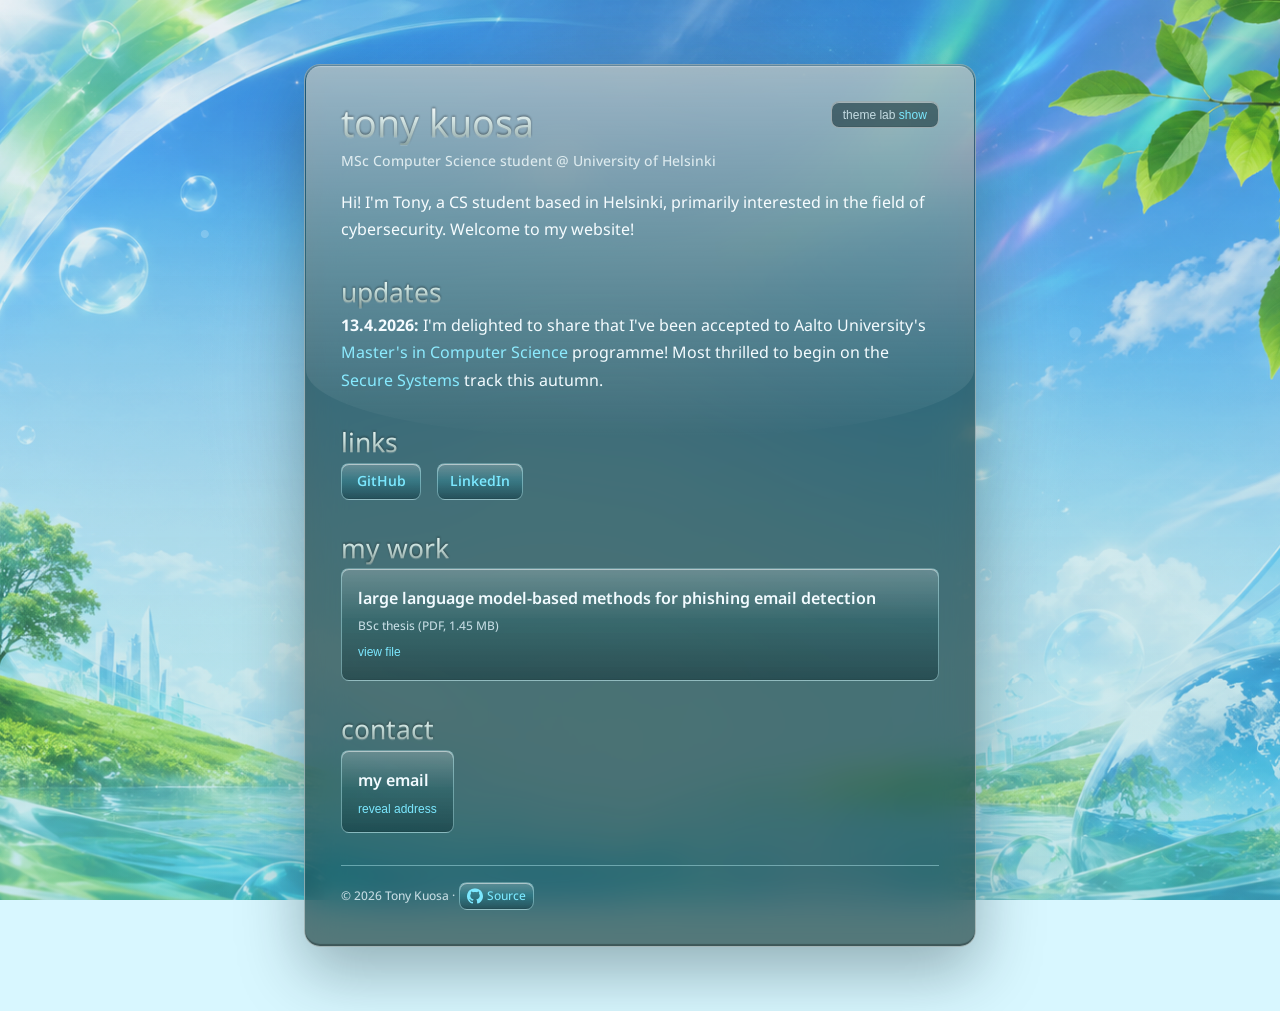
==== commit 2b3be984: "Float theme lab to top-right corner, reveal in reserved space" ====
--- a/index.html
+++ b/index.html
@@ -46,6 +46,13 @@
           : 'dark'
       }
 
+      function updatePanelControl(theme) {
+        var panelSwitcher = document.querySelector('[data-panel-switcher]')
+        if (!panelSwitcher) return
+
+        panelSwitcher.disabled = theme === 'minimal'
+      }
+
       function setThemeLabOpen(isOpen, storeValue) {
         var themeLabToggle = document.querySelector('[data-theme-lab-toggle]')
         var themeLabControls = document.getElementById('theme-lab-controls')
@@ -210,9 +217,11 @@
 
           if (themeSwitcher) {
             themeSwitcher.value = theme
+            updatePanelControl(theme)
             themeSwitcher.addEventListener('change', function (event) {
               var nextTheme = event.target.value
               document.documentElement.dataset.theme = nextTheme
+              updatePanelControl(nextTheme)
               storeValue('theme', nextTheme)
             })
           }
@@ -256,7 +265,7 @@
               <option value="minimal">Minimal</option>
             </select>
           </label>
-          <label class="panel-control">
+          <label>
             <span>Panel</span>
             <select data-panel-switcher aria-label="Select panel tone">
               <option value="dark">Dark glass</option>
--- a/style.css
+++ b/style.css
@@ -52,7 +52,7 @@
   --accent-light: rgba(75, 195, 255, 0.62);
   --border: rgba(255, 255, 255, 0.46);
   --border-strong: rgba(195, 249, 255, 0.42);
-  --heading-filter: drop-shadow(0 1px 2px rgba(0, 0, 0, 0.6))
+  --heading-filter: drop-shadow(0 -1px 1px rgba(0, 0, 0, 0.45))
     drop-shadow(0 1px 0 rgba(255, 255, 255, 0.18));
   --heading-gradient: linear-gradient(
     180deg,
@@ -500,9 +500,9 @@
   color: #f2fbff;
 }
 
-/* Minimal has no glass panels, so the panel tone control doesn't apply. */
-:root[data-theme='minimal'] .panel-control {
-  display: none;
+.theme-switcher select:disabled {
+  cursor: not-allowed;
+  opacity: 0.55;
 }
 
 /* Typography */
